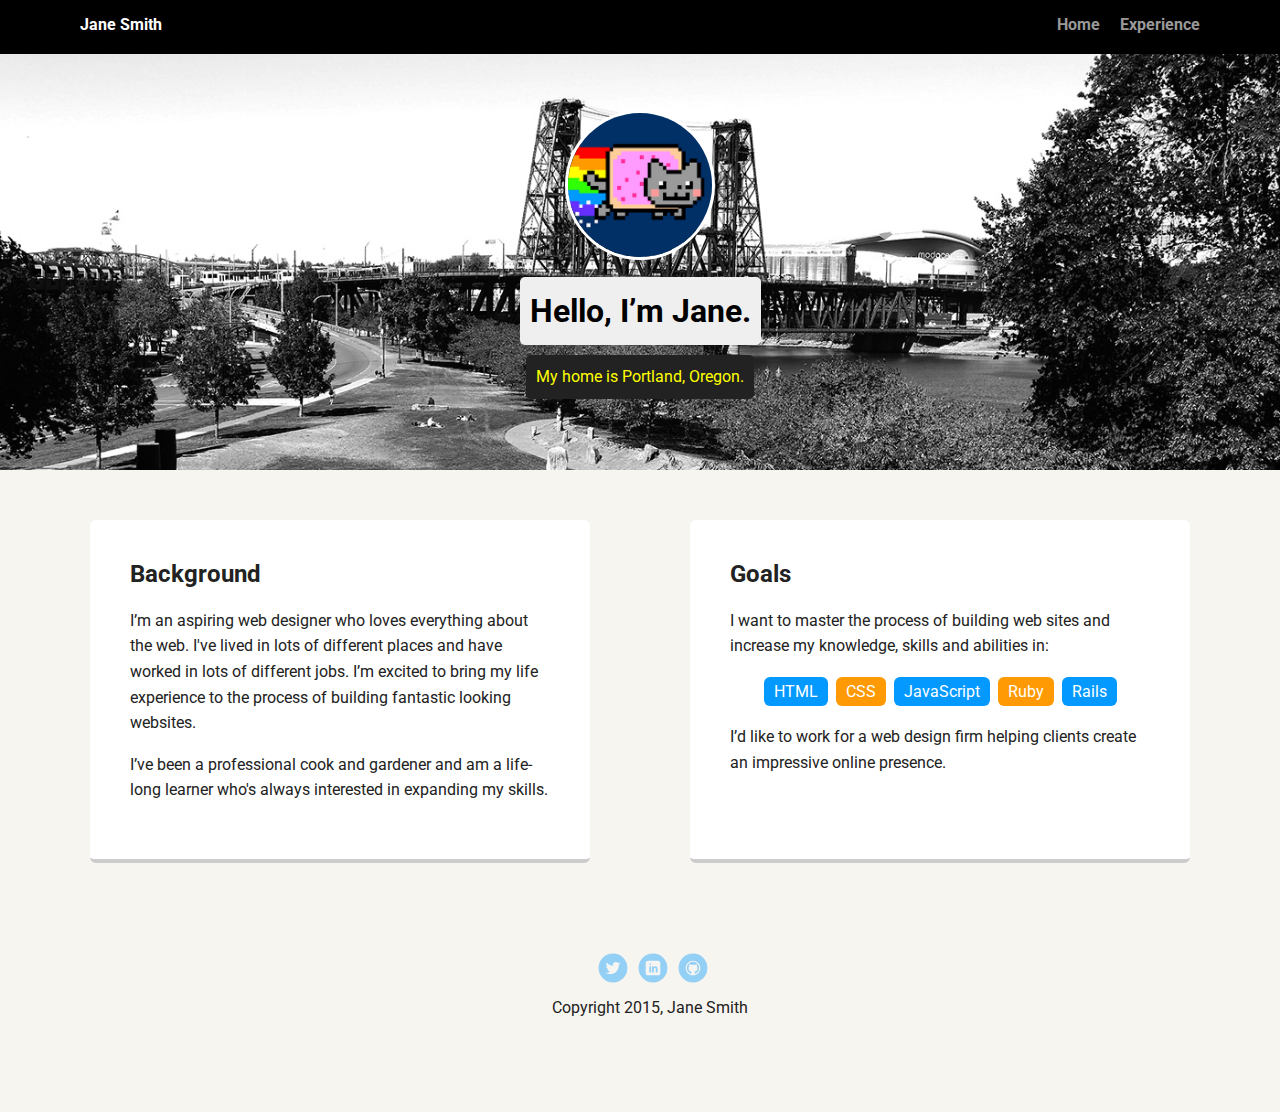
==== index.html @ c1ea1056 "Added starter files and personal images" ====
<!doctype html>
<html lang="en">
<head>
  <meta charset="utf-8">
  <title>Jane Smith's Profile</title>
  <meta name="viewport" content="width=device-width, initial-scale=1.0">
  <link rel="stylesheet" href="styles.css">
  <link href="https://fonts.googleapis.com/css?family=Muli%7CRoboto:400,300,500,700,900" rel="stylesheet"></head>
  <body>

    <div class="main-nav">
        <ul class="nav">
          <li class="name">Jane Smith</li>
          <li><a href="#">Home</a></li>
          <li><a href="#">Experience</a></li>
        </ul>
    </div>

    <header>
      <img src="images/me.png" alt="Drawing of Jane Smith" class="profile-image">
      <h1 class="tag name">Hello, I’m Jane.</h1>
      <p class="tag location">My home is Portland, Oregon.</p>
    </header>

    <main class="flex">
      <div class="card">
        <h2>Background</h2>
        <p>I’m an aspiring web designer who loves everything about the web. I've lived in lots of different places and have worked in lots of different jobs. I’m excited to bring my life experience to the process of building fantastic looking websites.</p>
        <p>I’ve been a professional cook and gardener and am a life-long learner who's always interested in expanding my skills.</p>
      </div> 

      <div class="card">
        <h2>Goals</h2>
        <p>I want to master the process of building web sites and increase my knowledge, skills and abilities in:</p>
        <ul class="skills">
          <li>HTML</li>
          <li>CSS</li>
          <li>JavaScript</li>
          <li>Ruby</li>
          <li>Rails</li>
        </ul>
        <p>I’d like to work for a web design firm helping clients create an impressive online presence.</p>
      </div> 

    </main>
    <footer>
      <ul>
        <li><a href="#" class="social twitter">Twitter</a></li>
        <li><a href="#" class="social linkedin">LinkedIn</a></li>
        <li><a href="#" class="social github">Github</a></li>
      </ul>
      <p class="copyright">Copyright 2015, Jane Smith</p>
    </footer>
  </body>
  </html>
---- styles.css ----
/* Global Layout Set-up */
* { 
  box-sizing: border-box;
}
  
body {
  margin: 0;
  padding: 0;
  text-align: center;
  font-family: 'Roboto', sans-serif;
  color: #222;
  background: #f7f5f0;
}
/* Link Styles */

a {
  text-decoration: none;
  color: #999;
}
a:hover {
  color: #6633ff;
}

/* Section Styles */

.main-nav {
  width: 100%;
  background: black;
  min-height: 30px;
  padding: 10px;
  position: fixed;
  text-align: center;
}
.nav {
  display: flex;
  justify-content: space-around;
  font-weight: 700;
  list-style-type: none;
  margin: 0 auto;
  padding: 0;
}

.nav .name {
    display: block;
    margin-right: auto;
    color: white;
}
.nav li {
  padding: 5px 10px 10px 10px;
}
.nav a {
  transition: all .5s;
}
.nav a:hover {
  color: white
}

header {
  text-align: center;
  background: url('images/portland.jpg') no-repeat top center ;
  background-size: cover;
  overflow: hidden;
  padding-top: 60px;
}
header {
  line-height: 1.5;
}
header .profile-image {
  margin-top: 50px;
  width: 150px;
  height: 150px;
  border-radius: 50%;
  border: 3px solid white;
  transition: all .5s;
}
header .profile-image:hover {
  transform: scale(1.2) rotate(5deg);
}
.tag {
  background-color: #efefef;
  color: black;
  padding: 10px;
  border-radius: 5px;
  display: table;
  margin: 10px auto;
} 
.location {
  background-color: #222;
  color: yellow;
}
.card {
  margin: 30px;
  padding: 20px 40px 40px;
  max-width: 500px;
  text-align: left;
  background: #fff;
  border-bottom: 4px solid #ccc;
  border-radius: 6px;
  transition: all .5s;
}
.card:hover {
  border-color: #ff99ff;
}

ul.skills {
  padding: 0;
  text-align: center;
}

.skills li {
  border-radius: 6px;
  display: inline-block;
  background: #ff9904;
  color: white;
  padding: 5px 10px;
  margin: 2px;
}

.skills li:nth-child(odd) {
  background: #0399ff;
}

footer {
  width: 100%;
  min-height: 30px;
  padding: 20px 0 40px 20px;
}

footer .copyright {
  top: -8px;
  font-size: .75em;
}

footer ul {
  list-style-type: none;
  margin: 0;
  padding: 0;
}

footer ul li {
  display: inline-block;
}

a.social {
  display: inline-block;
  text-indent: -9999px;
  margin-left: 5px;
  width: 30px;
  height: 30px;
  background-size: 30px 30px;
  opacity: .4;
  transition: all .5s;
}
a.twitter {
  background-image: url(images/twitter.svg);
}
a.linkedin {
  background-image: url(images/linkedin.svg);
}
a.github {
  background-image: url(images/github.svg);
}
a.social:hover {
  opacity: 1;
}
.clearfix {
  clear: both;
}

/* Styles for larger screens */
@media screen and (min-width: 720px) {
  
  .flex {
      display: -ms-flexbox;      /* TWEENER - IE 10 */
      display: flex; 
      max-width: 1200px;
      -ms-flex-pack: distribute;
      justify-content: space-around;
      margin: 0 auto;
  }

  header {
    min-height: 470px;
  }

  .nav {
    max-width: 1200px;
    padding: 0 30px;
  }


  main {
    padding-top: 20px;
  }

  main p {
    line-height: 1.6em;
  }

  footer {
    font-size: 1.3em;
    max-width: 1200px;
    margin: 40px auto;
  }

}
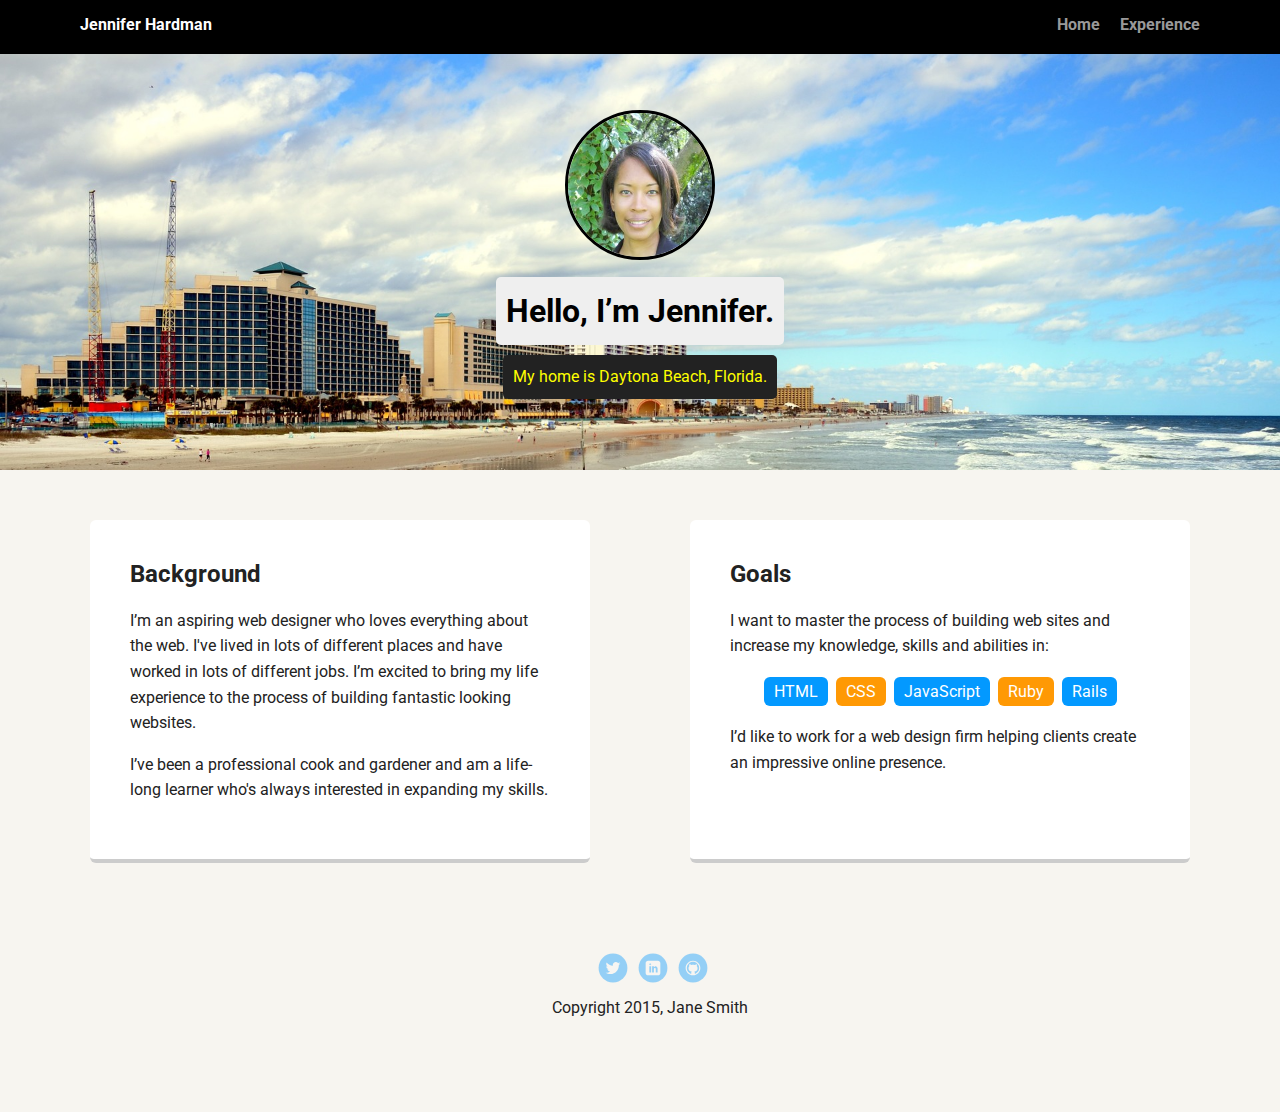
==== commit dc4304e6: "Basic info updated" ====
--- a/index.html
+++ b/index.html
@@ -2,7 +2,7 @@
 <html lang="en">
 <head>
   <meta charset="utf-8">
-  <title>Jane Smith's Profile</title>
+  <title>Jennifer Hardman's Profile</title>
   <meta name="viewport" content="width=device-width, initial-scale=1.0">
   <link rel="stylesheet" href="styles.css">
   <link href="https://fonts.googleapis.com/css?family=Muli%7CRoboto:400,300,500,700,900" rel="stylesheet"></head>
@@ -10,16 +10,16 @@
 
     <div class="main-nav">
         <ul class="nav">
-          <li class="name">Jane Smith</li>
+          <li class="name">Jennifer Hardman</li>
           <li><a href="#">Home</a></li>
           <li><a href="#">Experience</a></li>
         </ul>
     </div>
 
     <header>
-      <img src="images/me.png" alt="Drawing of Jane Smith" class="profile-image">
-      <h1 class="tag name">Hello, I’m Jane.</h1>
-      <p class="tag location">My home is Portland, Oregon.</p>
+      <img src="images/jenprofilepic.jpg" alt="Picture of Jen Hardman" class="profile-image">
+      <h1 class="tag name">Hello, I’m Jennifer.</h1>
+      <p class="tag location">My home is Daytona Beach, Florida.</p>
     </header>
 
     <main class="flex">
@@ -27,7 +27,7 @@
         <h2>Background</h2>
         <p>I’m an aspiring web designer who loves everything about the web. I've lived in lots of different places and have worked in lots of different jobs. I’m excited to bring my life experience to the process of building fantastic looking websites.</p>
         <p>I’ve been a professional cook and gardener and am a life-long learner who's always interested in expanding my skills.</p>
-      </div> 
+      </div>
 
       <div class="card">
         <h2>Goals</h2>
@@ -40,7 +40,7 @@
           <li>Rails</li>
         </ul>
         <p>I’d like to work for a web design firm helping clients create an impressive online presence.</p>
-      </div> 
+      </div>
 
     </main>
     <footer>
--- a/styles.css
+++ b/styles.css
@@ -1,8 +1,8 @@
 /* Global Layout Set-up */
-* { 
+* {
   box-sizing: border-box;
 }
-  
+
 body {
   margin: 0;
   padding: 0;
@@ -57,7 +57,7 @@
 
 header {
   text-align: center;
-  background: url('images/portland.jpg') no-repeat top center ;
+  background: url('images/daytonabeach.jpg') no-repeat top center ;
   background-size: cover;
   overflow: hidden;
   padding-top: 60px;
@@ -70,7 +70,7 @@
   width: 150px;
   height: 150px;
   border-radius: 50%;
-  border: 3px solid white;
+  border: 3px solid black;
   transition: all .5s;
 }
 header .profile-image:hover {
@@ -83,7 +83,7 @@
   border-radius: 5px;
   display: table;
   margin: 10px auto;
-} 
+}
 .location {
   background-color: #222;
   color: yellow;
@@ -169,10 +169,10 @@
 
 /* Styles for larger screens */
 @media screen and (min-width: 720px) {
-  
+
   .flex {
       display: -ms-flexbox;      /* TWEENER - IE 10 */
-      display: flex; 
+      display: flex;
       max-width: 1200px;
       -ms-flex-pack: distribute;
       justify-content: space-around;
@@ -204,4 +204,3 @@
   }
 
 }
-
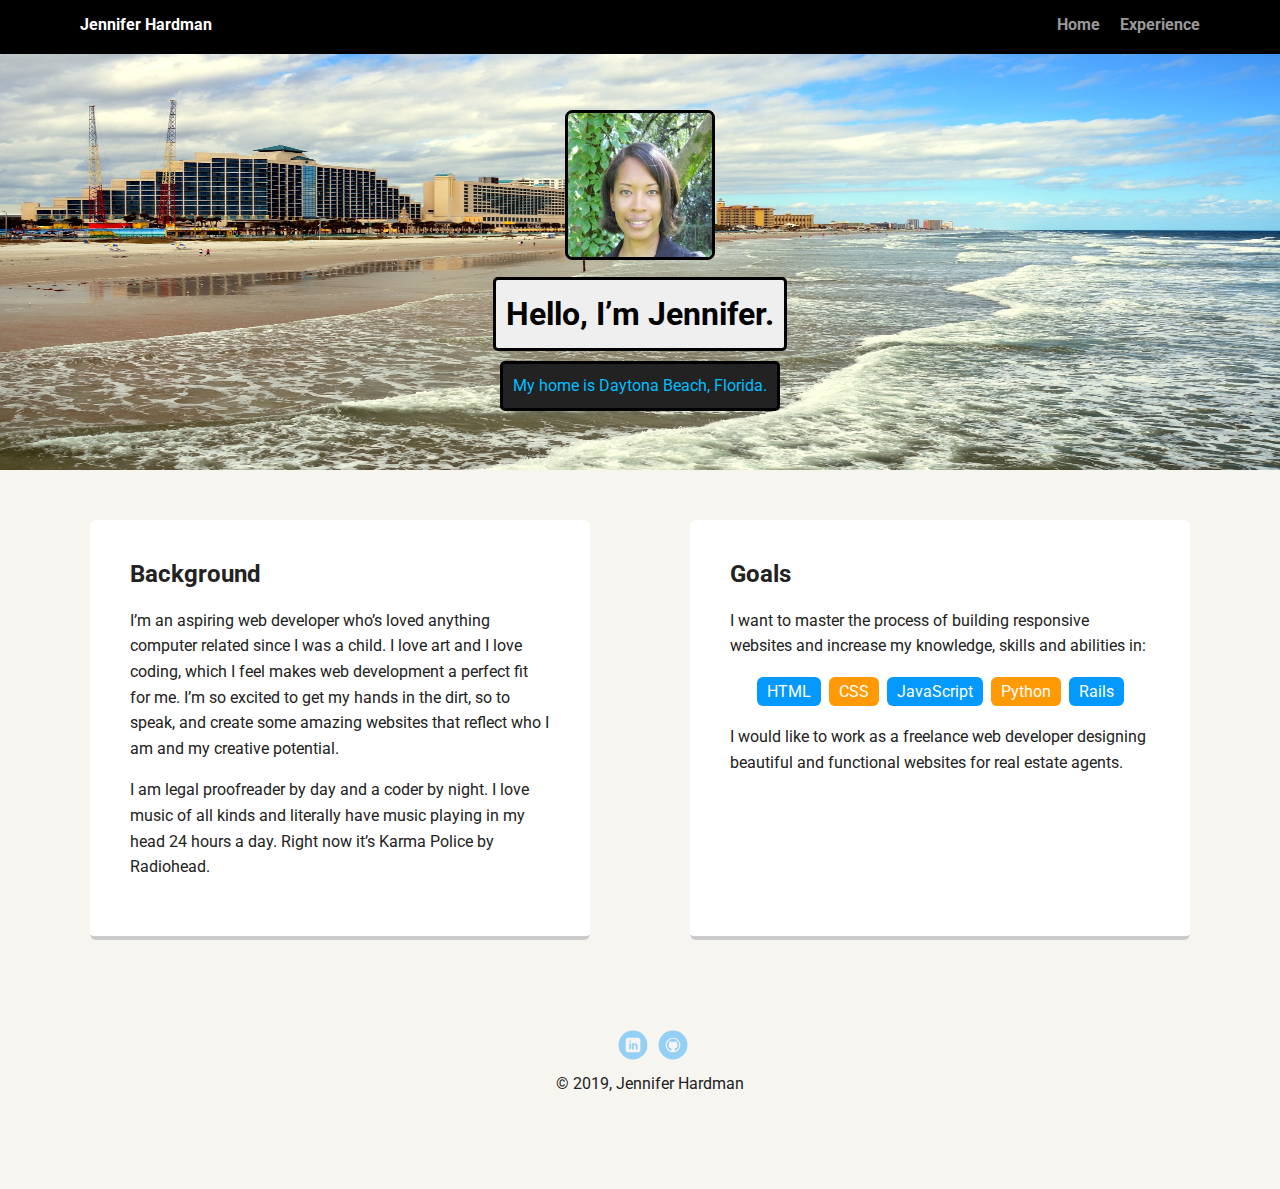
==== commit 9b608f1d: "Added personal info in paragraph section" ====
--- a/index.html
+++ b/index.html
@@ -11,7 +11,7 @@
     <div class="main-nav">
         <ul class="nav">
           <li class="name">Jennifer Hardman</li>
-          <li><a href="#">Home</a></li>
+          <li><a href="index.html">Home</a></li>
           <li><a href="#">Experience</a></li>
         </ul>
     </div>
@@ -25,31 +25,31 @@
     <main class="flex">
       <div class="card">
         <h2>Background</h2>
-        <p>I’m an aspiring web designer who loves everything about the web. I've lived in lots of different places and have worked in lots of different jobs. I’m excited to bring my life experience to the process of building fantastic looking websites.</p>
-        <p>I’ve been a professional cook and gardener and am a life-long learner who's always interested in expanding my skills.</p>
+        <p>I’m an aspiring web developer who’s loved anything computer related since I was a child. I love art and I love coding, which I feel makes web development a perfect fit for me. I’m so excited to get my hands in the dirt, so to speak, and create some amazing websites that reflect who I am and my creative potential.</p>
+        <p>I am legal proofreader by day and a coder by night. I love music of all kinds and literally have music playing in my head 24 hours a day. Right now it’s Karma Police by Radiohead.</p>
+
       </div>
 
       <div class="card">
         <h2>Goals</h2>
-        <p>I want to master the process of building web sites and increase my knowledge, skills and abilities in:</p>
+        <p>I want to master the process of building responsive websites and increase my knowledge, skills and abilities in:</p>
         <ul class="skills">
           <li>HTML</li>
           <li>CSS</li>
           <li>JavaScript</li>
-          <li>Ruby</li>
+          <li>Python</li>
           <li>Rails</li>
         </ul>
-        <p>I’d like to work for a web design firm helping clients create an impressive online presence.</p>
+        <p>I would like to work as a freelance web developer designing beautiful and functional websites for real estate agents.</p>
       </div>
 
     </main>
     <footer>
       <ul>
-        <li><a href="#" class="social twitter">Twitter</a></li>
         <li><a href="#" class="social linkedin">LinkedIn</a></li>
-        <li><a href="#" class="social github">Github</a></li>
+        <li><a href="https://github.com/JenHardman/Treehouse-Project-1" target=_blank class="social github">Github</a></li>
       </ul>
-      <p class="copyright">Copyright 2015, Jane Smith</p>
+      <p class="copyright">&copy; 2019, Jennifer Hardman</p>
     </footer>
   </body>
   </html>
--- a/styles.css
+++ b/styles.css
@@ -58,7 +58,7 @@
 header {
   text-align: center;
   background: url('images/daytonabeach.jpg') no-repeat top center ;
-  background-size: cover;
+  background-size: 100% 100%;
   overflow: hidden;
   padding-top: 60px;
 }
@@ -69,24 +69,25 @@
   margin-top: 50px;
   width: 150px;
   height: 150px;
-  border-radius: 50%;
+  border-radius: 5%;
   border: 3px solid black;
   transition: all .5s;
 }
 header .profile-image:hover {
-  transform: scale(1.2) rotate(5deg);
+  transform: scale(1.2) rotate(180deg);
 }
 .tag {
   background-color: #efefef;
   color: black;
   padding: 10px;
   border-radius: 5px;
+  border: 3px solid black;
   display: table;
   margin: 10px auto;
 }
 .location {
   background-color: #222;
-  color: yellow;
+  color: #00BFFF;
 }
 .card {
   margin: 30px;
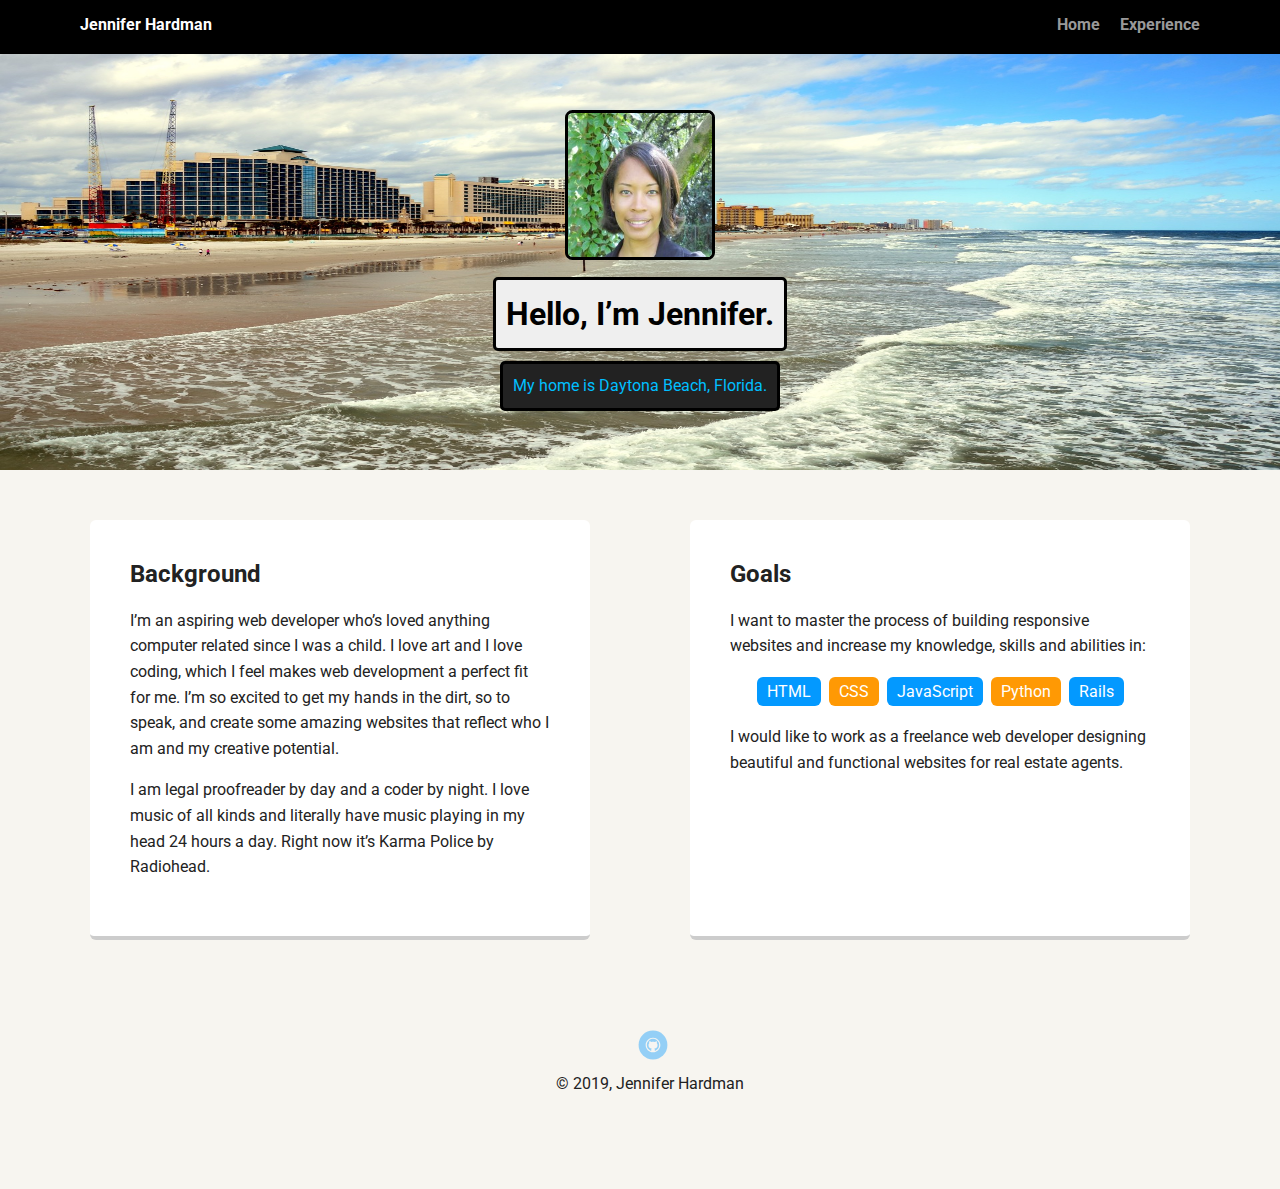
==== commit 2a9586cb: "added experience page" ====
--- a/index.html
+++ b/index.html
@@ -12,7 +12,7 @@
         <ul class="nav">
           <li class="name">Jennifer Hardman</li>
           <li><a href="index.html">Home</a></li>
-          <li><a href="#">Experience</a></li>
+          <li><a href="experience.html">Experience</a></li>
         </ul>
     </div>
 
@@ -46,7 +46,6 @@
     </main>
     <footer>
       <ul>
-        <li><a href="#" class="social linkedin">LinkedIn</a></li>
         <li><a href="https://github.com/JenHardman/Treehouse-Project-1" target=_blank class="social github">Github</a></li>
       </ul>
       <p class="copyright">&copy; 2019, Jennifer Hardman</p>
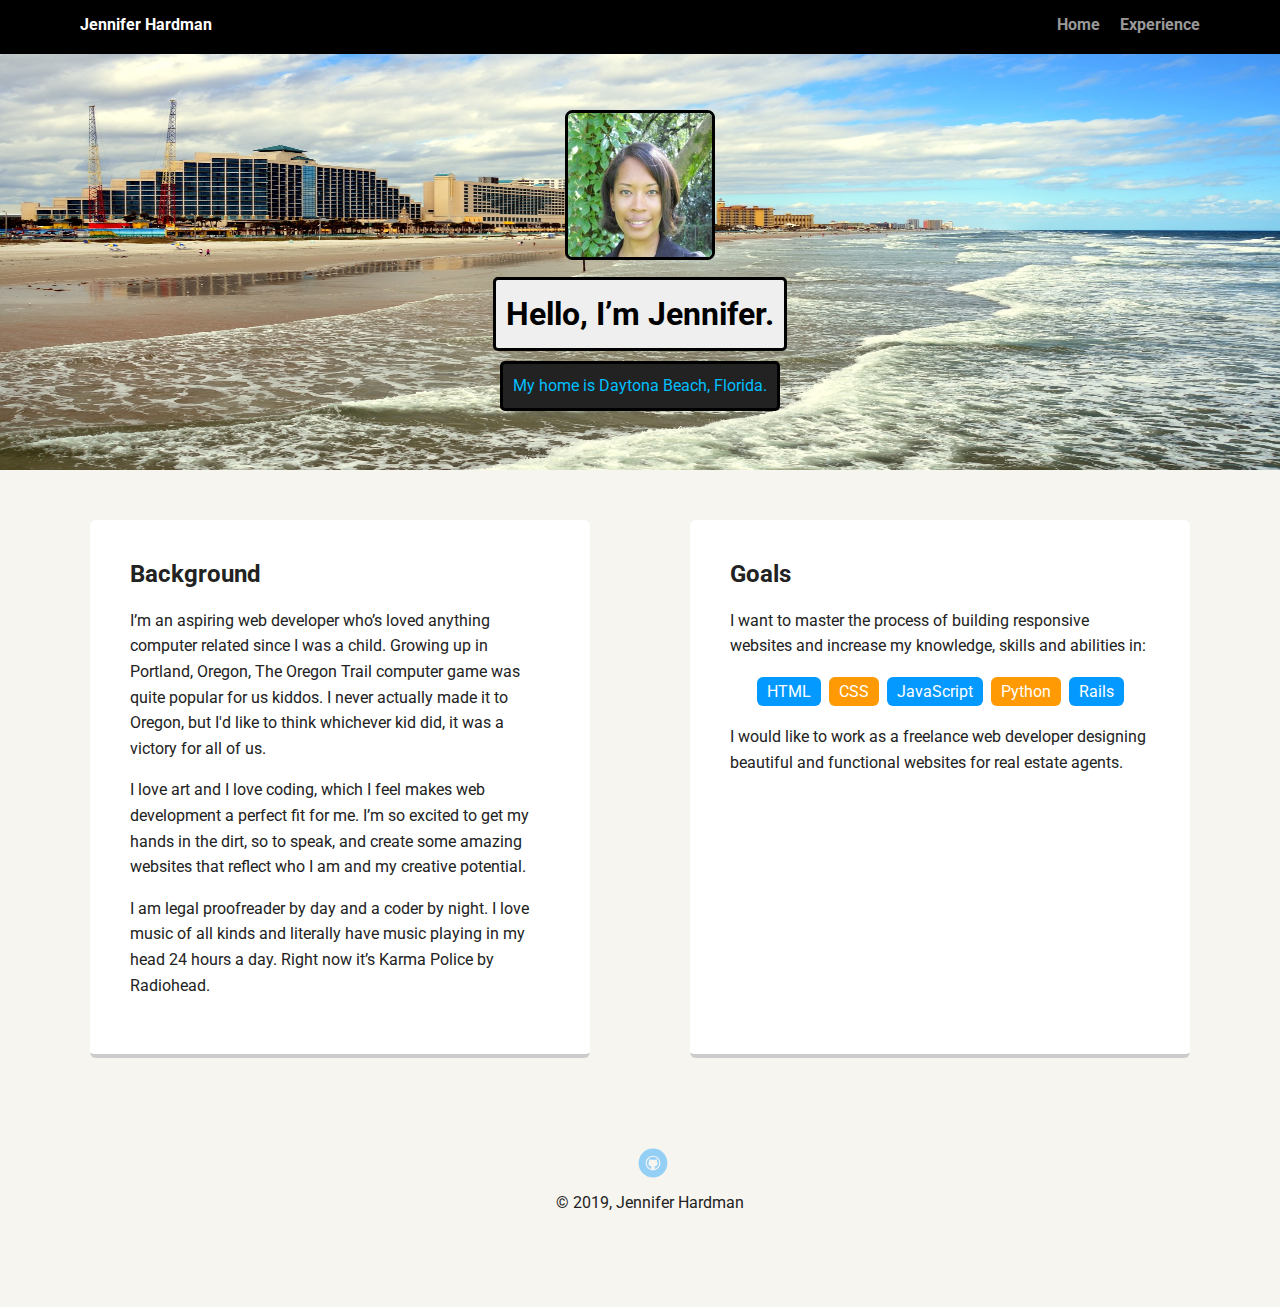
==== commit 6728a234: "updated background" ====
--- a/index.html
+++ b/index.html
@@ -25,7 +25,8 @@
     <main class="flex">
       <div class="card">
         <h2>Background</h2>
-        <p>I’m an aspiring web developer who’s loved anything computer related since I was a child. I love art and I love coding, which I feel makes web development a perfect fit for me. I’m so excited to get my hands in the dirt, so to speak, and create some amazing websites that reflect who I am and my creative potential.</p>
+        <p>I’m an aspiring web developer who’s loved anything computer related since I was a child. Growing up in Portland, Oregon, The Oregon Trail computer game was quite popular for us kiddos. I never actually made it to Oregon, but I'd like to think whichever kid did, it was a victory for all of us.</p>
+        <p> I love art and I love coding, which I feel makes web development a perfect fit for me. I’m so excited to get my hands in the dirt, so to speak, and create some amazing websites that reflect who I am and my creative potential.</p>
         <p>I am legal proofreader by day and a coder by night. I love music of all kinds and literally have music playing in my head 24 hours a day. Right now it’s Karma Police by Radiohead.</p>
 
       </div>
@@ -43,6 +44,8 @@
         <p>I would like to work as a freelance web developer designing beautiful and functional websites for real estate agents.</p>
       </div>
 
+
+
     </main>
     <footer>
       <ul>
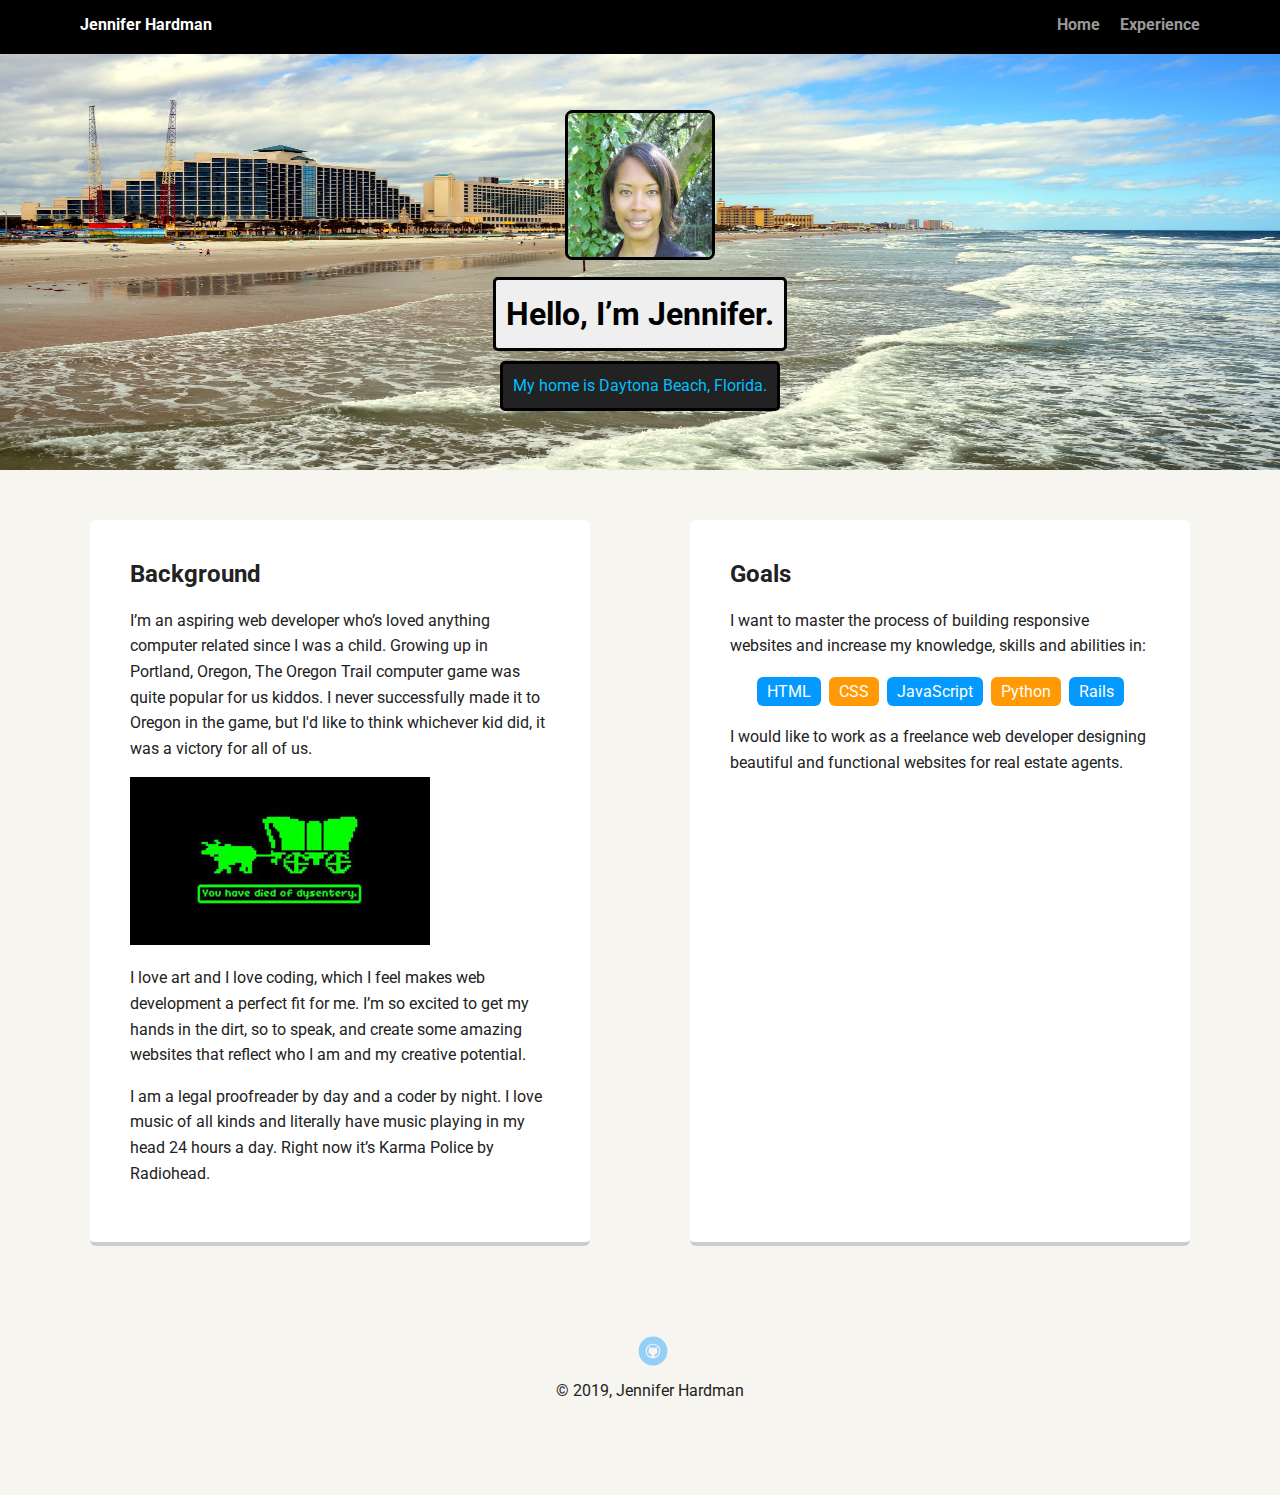
==== commit 022f95ef: "added an image to home page" ====
--- a/index.html
+++ b/index.html
@@ -25,9 +25,11 @@
     <main class="flex">
       <div class="card">
         <h2>Background</h2>
-        <p>I’m an aspiring web developer who’s loved anything computer related since I was a child. Growing up in Portland, Oregon, The Oregon Trail computer game was quite popular for us kiddos. I never actually made it to Oregon, but I'd like to think whichever kid did, it was a victory for all of us.</p>
+
+        <p>I’m an aspiring web developer who’s loved anything computer related since I was a child. Growing up in Portland, Oregon, The Oregon Trail computer game was quite popular for us kiddos. I never successfully made it to Oregon in the game, but I'd like to think whichever kid did, it was a victory for all of us.</p>
+      <img src="images/oregontrail.jpg" alt="Image of The Oregon Trail Game">
         <p> I love art and I love coding, which I feel makes web development a perfect fit for me. I’m so excited to get my hands in the dirt, so to speak, and create some amazing websites that reflect who I am and my creative potential.</p>
-        <p>I am legal proofreader by day and a coder by night. I love music of all kinds and literally have music playing in my head 24 hours a day. Right now it’s Karma Police by Radiohead.</p>
+        <p>I am a legal proofreader by day and a coder by night. I love music of all kinds and literally have music playing in my head 24 hours a day. Right now it’s Karma Police by Radiohead.</p>
 
       </div>
 
--- a/styles.css
+++ b/styles.css
@@ -103,6 +103,9 @@
   border-color: #ff99ff;
 }
 
+
+
+
 ul.skills {
   padding: 0;
   text-align: center;
